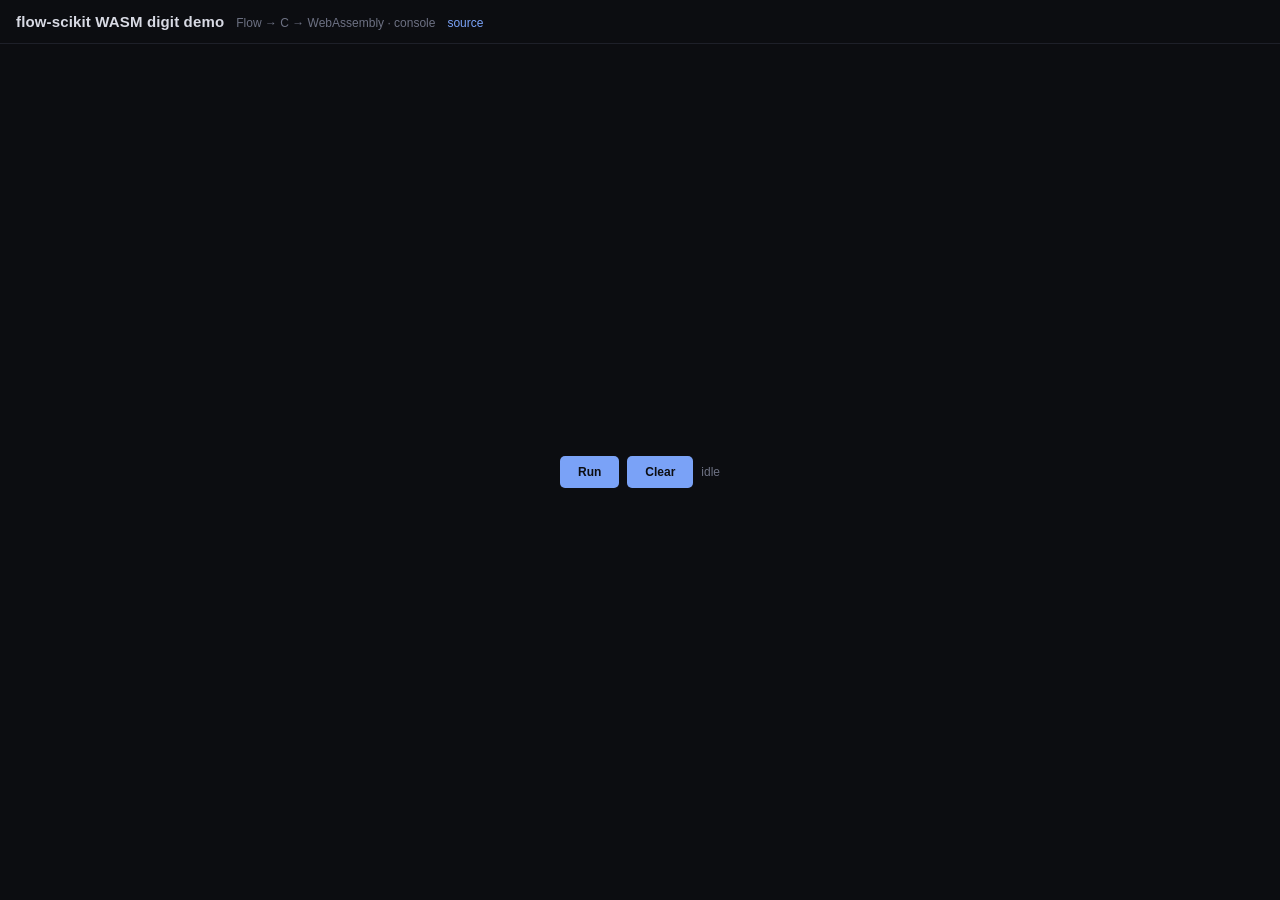
==== docs/wasm/index.html @ c2e924b5 "docs: add practical demos and Flow WASM digit example" ====
<!DOCTYPE html>
<html lang="en">
<head>
<meta charset="utf-8">
<meta name="viewport" content="width=device-width, initial-scale=1">
<title>flow-scikit WASM digit demo — Flow on WebAssembly</title>
<style>
:root { color-scheme: dark; }
* { box-sizing: border-box; }
body {
  margin: 0; padding: 0;
  background: #0c0d11; color: #d8dae4;
  font: 14px/1.55 ui-sans-serif, -apple-system, "Segoe UI", sans-serif;
  display: flex; flex-direction: column; min-height: 100vh;
}
header {
  padding: 10px 16px; border-bottom: 1px solid #1e2029;
  display: flex; gap: 12px; align-items: baseline; flex-wrap: wrap;
}
header h1 { font-size: 15px; margin: 0; font-weight: 600; letter-spacing: .01em; }
header .meta { color: #6d7183; font-size: 12px; }
header a { color: #7aa2f7; text-decoration: none; }
header a:hover { text-decoration: underline; }
main { flex: 1; display: flex; flex-direction: column; align-items: center;
       justify-content: center; padding: 16px; gap: 12px; }
.stage { position: relative; line-height: 0; max-width: 100%; }
canvas { display: block; background: #000; border: 1px solid #22252f;
         border-radius: 4px; image-rendering: pixelated;
         width: auto; height: auto;
         max-width: 100%; max-height: calc(100vh - 190px); }
.overlay {
  position: absolute; inset: 0; display: flex; flex-direction: column;
  align-items: center; justify-content: center; gap: 10px; cursor: pointer;
  background: rgba(9,10,14,.86); border-radius: 4px; line-height: 1.5;
}
.overlay strong { font-size: 16px; font-weight: 600; }
.overlay span { color: #8a8fa3; font-size: 12px; max-width: 30ch;
                text-align: center; }
.overlay.hidden { display: none; }
button {
  font: inherit; background: #7aa2f7; color: #0c0d11; border: 0;
  border-radius: 5px; padding: 7px 18px; cursor: pointer; font-weight: 600;
}
button:hover { background: #93b5ff; }
button:disabled { background: #2a2d38; color: #6d7183; cursor: default; }
.bar { display: flex; gap: 8px; align-items: center; flex-wrap: wrap;
       color: #6d7183; font-size: 12px; }
pre#out {
  width: min(880px, 100%); margin: 0; padding: 10px 12px; min-height: 3em;
  max-height: 40vh; overflow: auto; background: #08090c;
  border: 1px solid #1e2029; border-radius: 4px; color: #9ece6a;
  font: 12px/1.5 ui-monospace, SFMono-Regular, Menlo, monospace;
  white-space: pre-wrap; word-break: break-word;
}
pre#out:empty { display: none; }
.keys { color: #6d7183; font-size: 12px; text-align: center;
        max-width: 60ch; }
.err { color: #f7768e; }
</style>
</head>
<body>
<header>
  <h1>flow-scikit WASM digit demo</h1>
  <span class="meta">Flow &rarr; C &rarr; WebAssembly &middot; console</span>
  <span class="meta"><a href="/Users/abhishekshivakumar/flow-scikit/docs/wasm/mnist_demo.flow">source</a></span>
</header>

<main>
  <div class="bar">
    <button id="start">Run</button>
    <button id="clear">Clear</button>
    <span id="status">idle</span>
  </div>
  <pre id="out"></pre>
</main>


<script src="mnist_demo.js"></script>
<script>
(function () {
  var startBtn = document.getElementById('start');
  var clearBtn = document.getElementById('clear');
  var status = document.getElementById('status');
  var out = document.getElementById('out');

  function log(text, isErr) {
    var line = document.createElement('span');
    if (isErr) { line.className = 'err'; }
    line.textContent = text + '\n';
    out.appendChild(line);
    out.scrollTop = out.scrollHeight;
  }

  function run() {
    startBtn.disabled = true;
    status.textContent = 'running...';
    createFlowModule({
      print: function (t) { log(t, false); },
      printErr: function (t) { log(t, true); }
    }).then(function (mod) {
      var code = 0;
      try { code = mod.callMain([]); } catch (e) {
        if (e && e.name === 'ExitStatus') { code = e.status; }
        else { log('' + e, true); code = -1; }
      }
      if (code === undefined) { code = 0; }
      // Plenty of Flow examples answer with a return value rather than
      // printing, so always show it.
      log((out.textContent ? '\n' : '') + 'main returned ' + code, false);
      status.textContent = 'exit ' + code;
      startBtn.disabled = false;
    }).catch(function (e) {
      log('' + e, true);
      status.textContent = 'failed to load';
      startBtn.disabled = false;
    });
  }

  startBtn.addEventListener('click', run);
  clearBtn.addEventListener('click', function () { out.textContent = ''; });
  if (location.search.indexOf('autostart=1') >= 0) { run(); }
})();
</script>

</body>
</html>
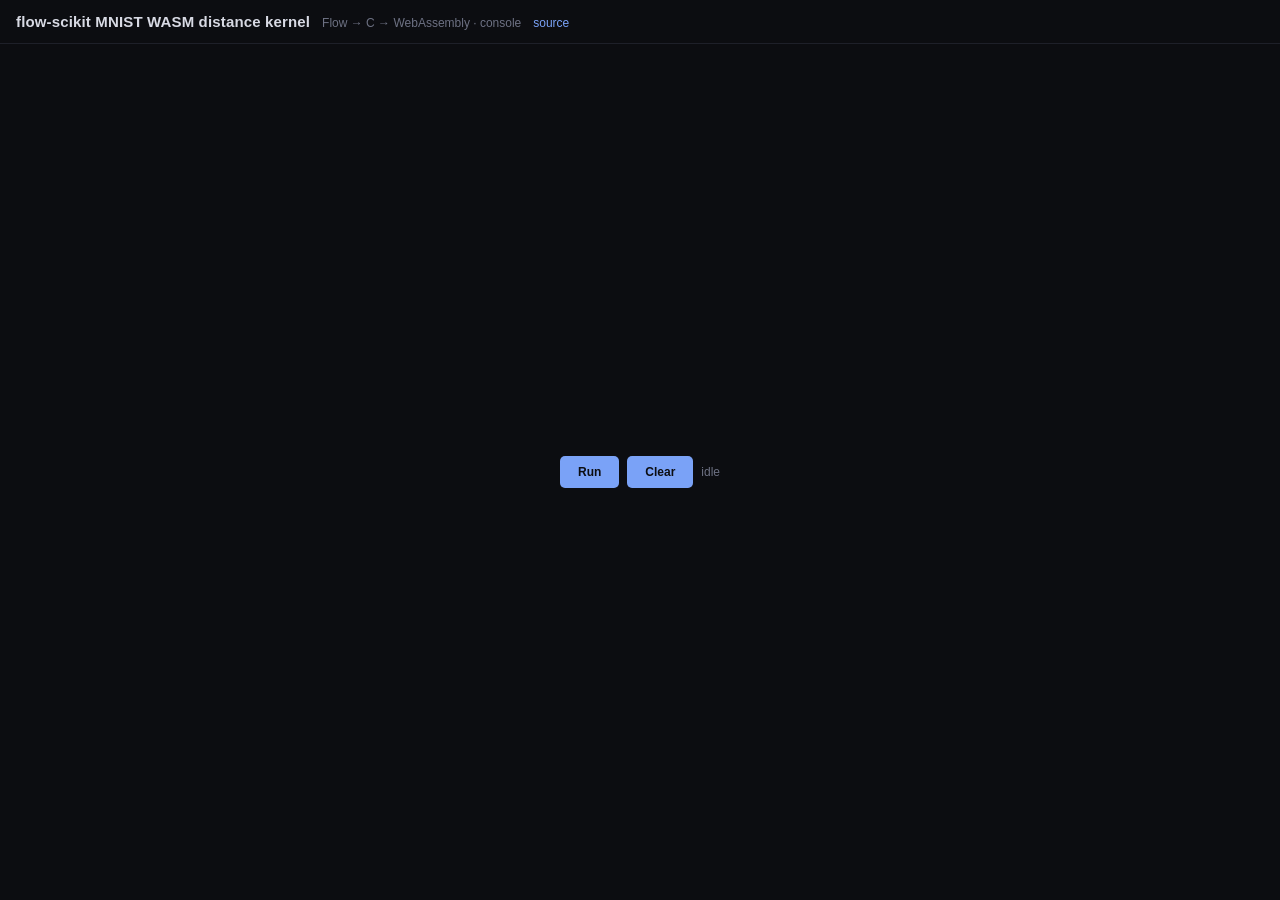
==== commit e40e2556: "docs: add interactive MNIST demo and example GIF gallery" ====
--- a/docs/wasm/index.html
+++ b/docs/wasm/index.html
@@ -3,7 +3,7 @@
 <head>
 <meta charset="utf-8">
 <meta name="viewport" content="width=device-width, initial-scale=1">
-<title>flow-scikit WASM digit demo — Flow on WebAssembly</title>
+<title>flow-scikit MNIST WASM distance kernel — Flow on WebAssembly</title>
 <style>
 :root { color-scheme: dark; }
 * { box-sizing: border-box; }
@@ -60,7 +60,7 @@
 </head>
 <body>
 <header>
-  <h1>flow-scikit WASM digit demo</h1>
+  <h1>flow-scikit MNIST WASM distance kernel</h1>
   <span class="meta">Flow &rarr; C &rarr; WebAssembly &middot; console</span>
   <span class="meta"><a href="/Users/abhishekshivakumar/flow-scikit/docs/wasm/mnist_demo.flow">source</a></span>
 </header>
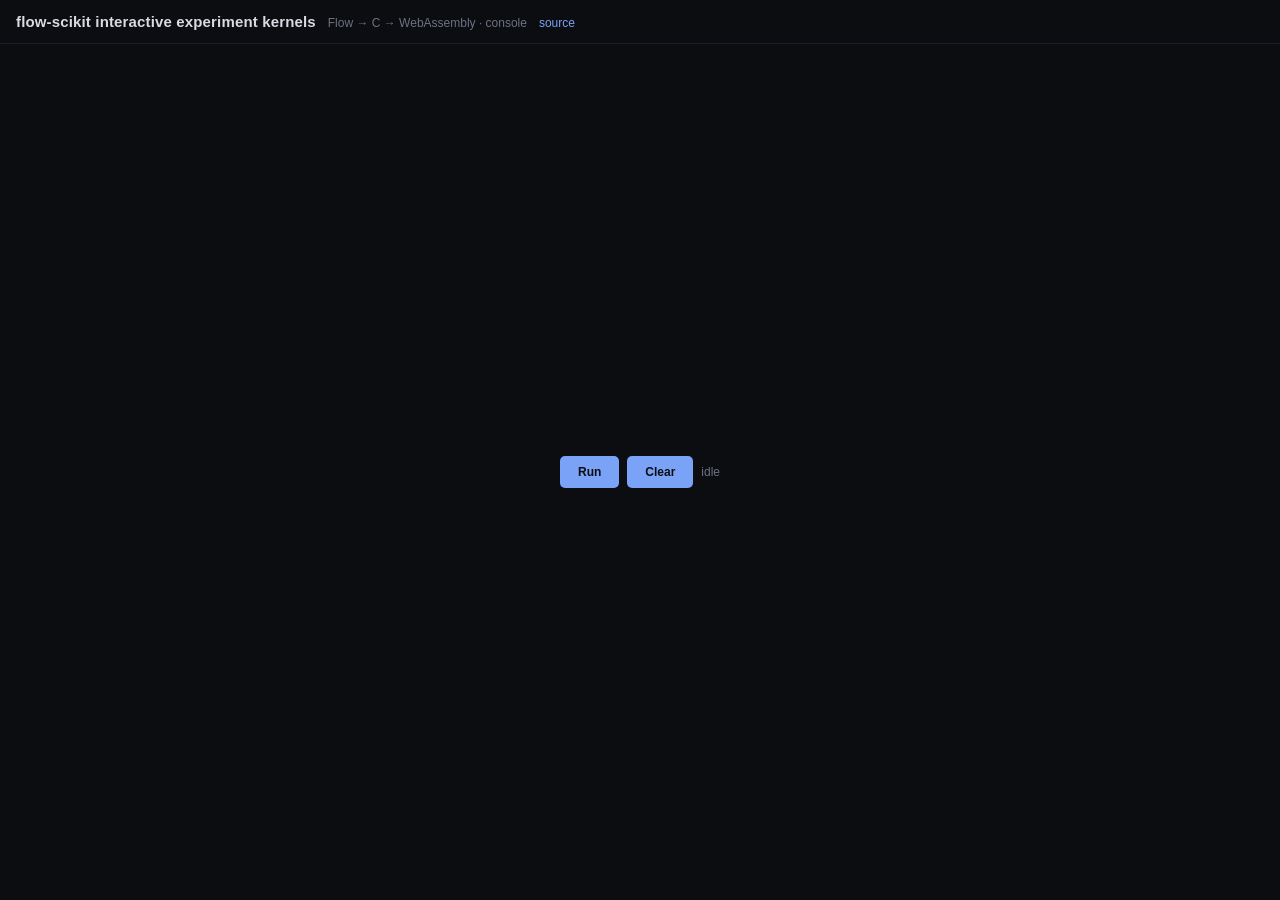
==== commit e3b89d24: "docs: add Flow WASM decision experiment lab" ====
--- a/docs/wasm/index.html
+++ b/docs/wasm/index.html
@@ -3,7 +3,7 @@
 <head>
 <meta charset="utf-8">
 <meta name="viewport" content="width=device-width, initial-scale=1">
-<title>flow-scikit MNIST WASM distance kernel — Flow on WebAssembly</title>
+<title>flow-scikit interactive experiment kernels — Flow on WebAssembly</title>
 <style>
 :root { color-scheme: dark; }
 * { box-sizing: border-box; }
@@ -60,7 +60,7 @@
 </head>
 <body>
 <header>
-  <h1>flow-scikit MNIST WASM distance kernel</h1>
+  <h1>flow-scikit interactive experiment kernels</h1>
   <span class="meta">Flow &rarr; C &rarr; WebAssembly &middot; console</span>
   <span class="meta"><a href="/Users/abhishekshivakumar/flow-scikit/docs/wasm/mnist_demo.flow">source</a></span>
 </header>
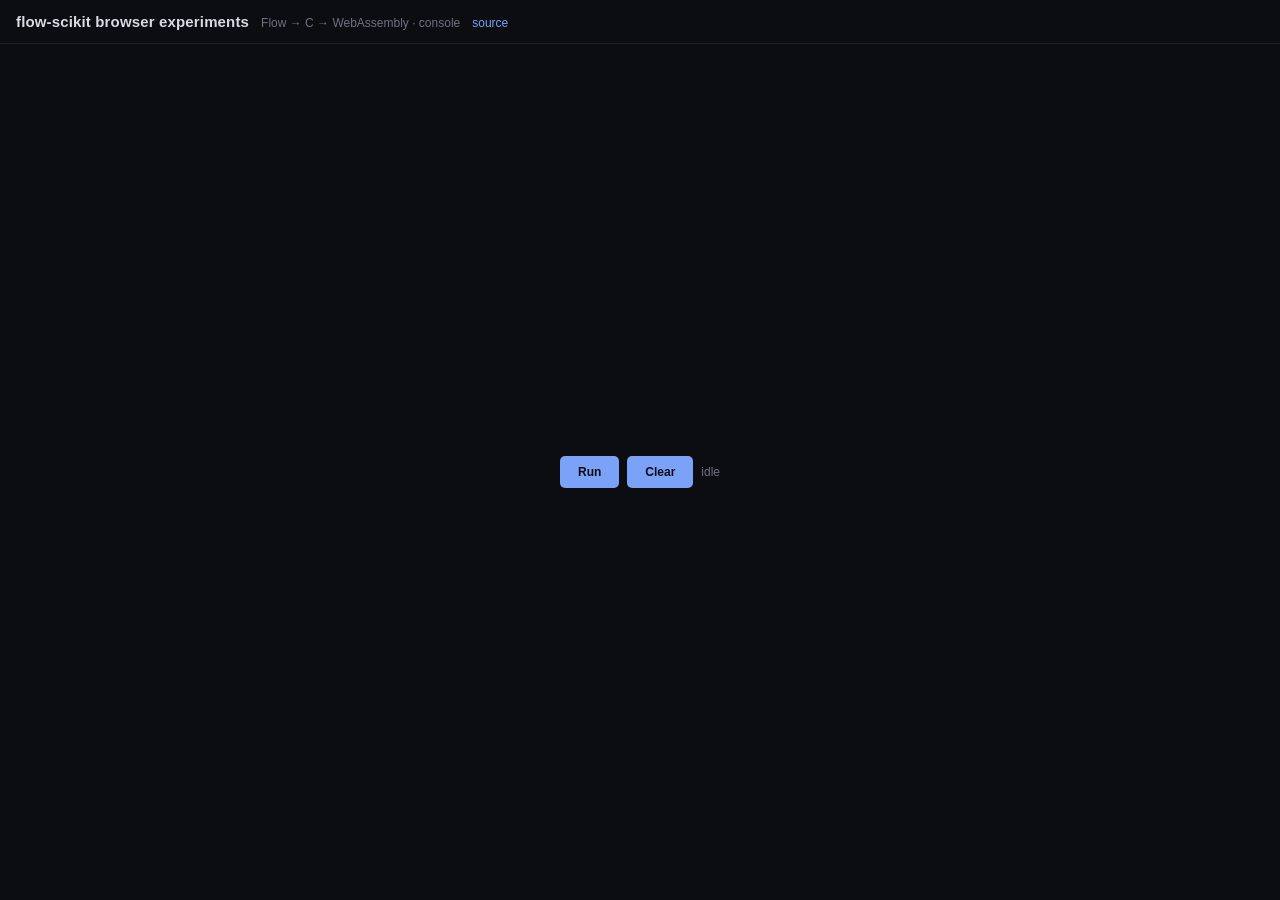
==== commit 686980a0: "docs: expand browser experiments and improve workflow visuals" ====
--- a/docs/wasm/index.html
+++ b/docs/wasm/index.html
@@ -3,7 +3,7 @@
 <head>
 <meta charset="utf-8">
 <meta name="viewport" content="width=device-width, initial-scale=1">
-<title>flow-scikit interactive experiment kernels — Flow on WebAssembly</title>
+<title>flow-scikit browser experiments — Flow on WebAssembly</title>
 <style>
 :root { color-scheme: dark; }
 * { box-sizing: border-box; }
@@ -60,7 +60,7 @@
 </head>
 <body>
 <header>
-  <h1>flow-scikit interactive experiment kernels</h1>
+  <h1>flow-scikit browser experiments</h1>
   <span class="meta">Flow &rarr; C &rarr; WebAssembly &middot; console</span>
   <span class="meta"><a href="/Users/abhishekshivakumar/flow-scikit/docs/wasm/mnist_demo.flow">source</a></span>
 </header>
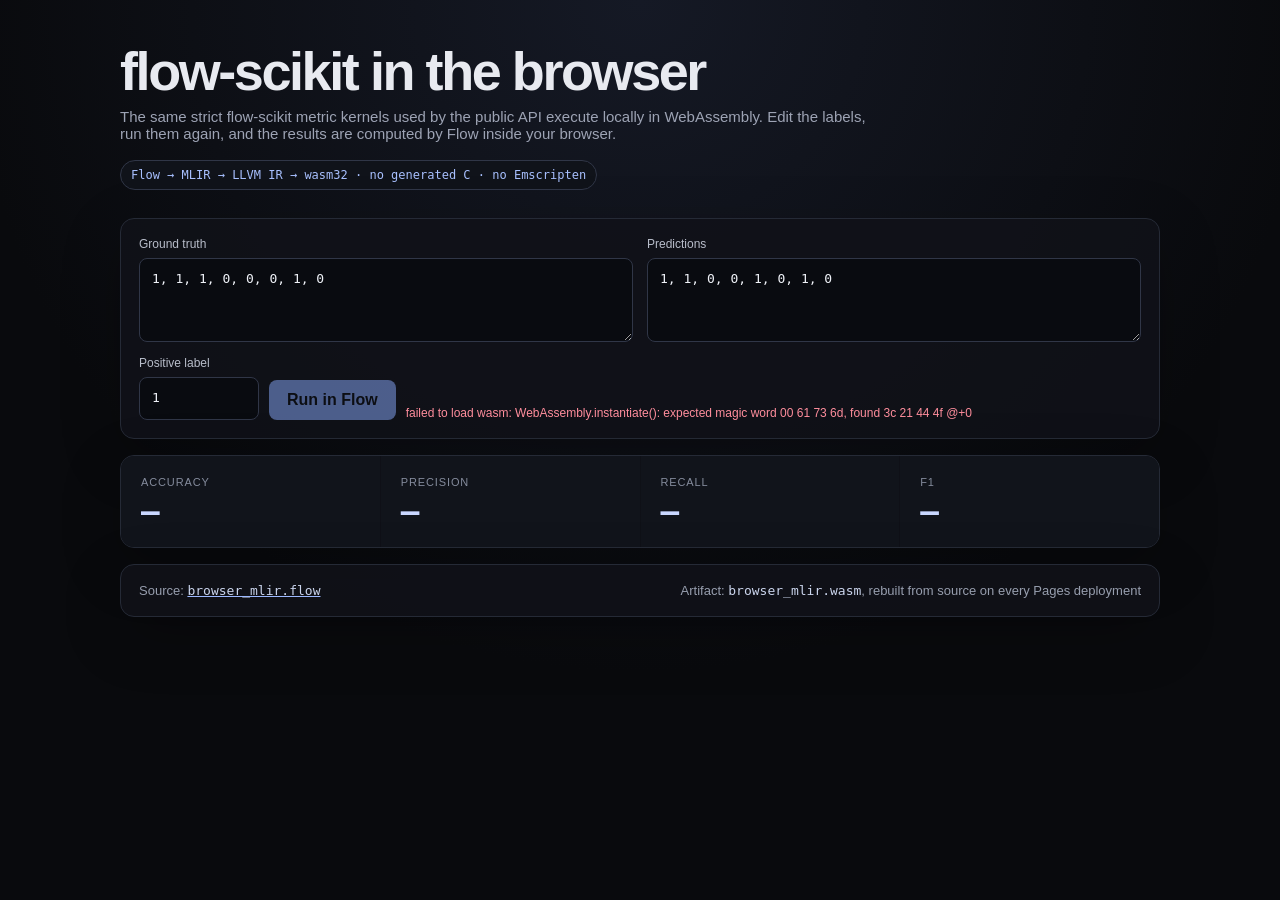
==== commit 40124752: "Switch browser page to direct MLIR wasm metrics" ====
--- a/docs/wasm/index.html
+++ b/docs/wasm/index.html
@@ -3,124 +3,129 @@
 <head>
 <meta charset="utf-8">
 <meta name="viewport" content="width=device-width, initial-scale=1">
-<title>flow-scikit browser experiments — Flow on WebAssembly</title>
+<title>flow-scikit · direct WebAssembly</title>
 <style>
-:root { color-scheme: dark; }
+:root {
+  color-scheme: dark;
+  font-family: Inter, ui-sans-serif, -apple-system, BlinkMacSystemFont, "Segoe UI", sans-serif;
+  background: #090a0d;
+  color: #e8eaf0;
+}
 * { box-sizing: border-box; }
-body {
-  margin: 0; padding: 0;
-  background: #0c0d11; color: #d8dae4;
-  font: 14px/1.55 ui-sans-serif, -apple-system, "Segoe UI", sans-serif;
-  display: flex; flex-direction: column; min-height: 100vh;
+body { margin: 0; min-height: 100vh; background: radial-gradient(circle at top, #151925 0, #090a0d 42rem); }
+a { color: #9db9ff; }
+header, main { width: min(1040px, calc(100% - 32px)); margin: 0 auto; }
+header { padding: 44px 0 28px; }
+h1 { margin: 0 0 10px; font-size: clamp(30px, 6vw, 54px); letter-spacing: -.045em; line-height: 1; }
+.sub { margin: 0; color: #9da3b4; font-size: 15px; max-width: 760px; }
+.pipeline { display: inline-flex; margin-top: 18px; padding: 7px 10px; border: 1px solid #303647; border-radius: 999px; background: #10131a; color: #a8c0ff; font: 12px/1.2 ui-monospace, SFMono-Regular, Menlo, monospace; }
+main { padding-bottom: 48px; display: grid; gap: 16px; }
+.panel { border: 1px solid #252a36; border-radius: 14px; background: rgba(16,18,24,.88); box-shadow: 0 18px 60px rgba(0,0,0,.22); }
+.inputs { padding: 18px; display: grid; grid-template-columns: 1fr 1fr; gap: 14px; }
+label { display: grid; gap: 7px; color: #b8bdca; font-size: 12px; }
+textarea, input { width: 100%; border: 1px solid #303647; border-radius: 8px; background: #090b10; color: #eef1f7; padding: 11px 12px; font: 13px/1.45 ui-monospace, SFMono-Regular, Menlo, monospace; outline: none; }
+textarea { resize: vertical; min-height: 84px; }
+textarea:focus, input:focus { border-color: #6d8ee8; }
+.controls { grid-column: 1 / -1; display: flex; align-items: end; gap: 10px; flex-wrap: wrap; }
+.controls label { width: 120px; }
+button { border: 0; border-radius: 8px; padding: 11px 18px; background: #8aabff; color: #0a0c11; font: inherit; font-weight: 700; cursor: pointer; }
+button:disabled { opacity: .5; cursor: progress; }
+#status { color: #8f96a8; font-size: 12px; }
+.results { display: grid; grid-template-columns: repeat(4, 1fr); gap: 1px; overflow: hidden; }
+.metric { padding: 20px; background: #11141b; }
+.metric span { display: block; color: #858c9d; font-size: 11px; text-transform: uppercase; letter-spacing: .08em; }
+.metric strong { display: block; margin-top: 8px; font: 600 31px/1 ui-monospace, SFMono-Regular, Menlo, monospace; color: #c9d7ff; }
+.proof { padding: 18px; color: #979eae; font-size: 13px; display: flex; justify-content: space-between; gap: 20px; flex-wrap: wrap; }
+.proof code { color: #cbd5ed; }
+.error { color: #ff8e9d !important; }
+@media (max-width: 720px) {
+  .inputs { grid-template-columns: 1fr; }
+  .controls { grid-column: 1; }
+  .results { grid-template-columns: 1fr 1fr; }
 }
-header {
-  padding: 10px 16px; border-bottom: 1px solid #1e2029;
-  display: flex; gap: 12px; align-items: baseline; flex-wrap: wrap;
-}
-header h1 { font-size: 15px; margin: 0; font-weight: 600; letter-spacing: .01em; }
-header .meta { color: #6d7183; font-size: 12px; }
-header a { color: #7aa2f7; text-decoration: none; }
-header a:hover { text-decoration: underline; }
-main { flex: 1; display: flex; flex-direction: column; align-items: center;
-       justify-content: center; padding: 16px; gap: 12px; }
-.stage { position: relative; line-height: 0; max-width: 100%; }
-canvas { display: block; background: #000; border: 1px solid #22252f;
-         border-radius: 4px; image-rendering: pixelated;
-         width: auto; height: auto;
-         max-width: 100%; max-height: calc(100vh - 190px); }
-.overlay {
-  position: absolute; inset: 0; display: flex; flex-direction: column;
-  align-items: center; justify-content: center; gap: 10px; cursor: pointer;
-  background: rgba(9,10,14,.86); border-radius: 4px; line-height: 1.5;
-}
-.overlay strong { font-size: 16px; font-weight: 600; }
-.overlay span { color: #8a8fa3; font-size: 12px; max-width: 30ch;
-                text-align: center; }
-.overlay.hidden { display: none; }
-button {
-  font: inherit; background: #7aa2f7; color: #0c0d11; border: 0;
-  border-radius: 5px; padding: 7px 18px; cursor: pointer; font-weight: 600;
-}
-button:hover { background: #93b5ff; }
-button:disabled { background: #2a2d38; color: #6d7183; cursor: default; }
-.bar { display: flex; gap: 8px; align-items: center; flex-wrap: wrap;
-       color: #6d7183; font-size: 12px; }
-pre#out {
-  width: min(880px, 100%); margin: 0; padding: 10px 12px; min-height: 3em;
-  max-height: 40vh; overflow: auto; background: #08090c;
-  border: 1px solid #1e2029; border-radius: 4px; color: #9ece6a;
-  font: 12px/1.5 ui-monospace, SFMono-Regular, Menlo, monospace;
-  white-space: pre-wrap; word-break: break-word;
-}
-pre#out:empty { display: none; }
-.keys { color: #6d7183; font-size: 12px; text-align: center;
-        max-width: 60ch; }
-.err { color: #f7768e; }
 </style>
 </head>
 <body>
 <header>
-  <h1>flow-scikit browser experiments</h1>
-  <span class="meta">Flow &rarr; C &rarr; WebAssembly &middot; console</span>
-  <span class="meta"><a href="/Users/abhishekshivakumar/flow-scikit/docs/wasm/mnist_demo.flow">source</a></span>
+  <h1>flow-scikit in the browser</h1>
+  <p class="sub">The same strict flow-scikit metric kernels used by the public API execute locally in WebAssembly. Edit the labels, run them again, and the results are computed by Flow inside your browser.</p>
+  <div class="pipeline">Flow → MLIR → LLVM IR → wasm32 · no generated C · no Emscripten</div>
 </header>
 
 <main>
-  <div class="bar">
-    <button id="start">Run</button>
-    <button id="clear">Clear</button>
-    <span id="status">idle</span>
-  </div>
-  <pre id="out"></pre>
+  <section class="panel inputs">
+    <label>Ground truth<textarea id="truth">1, 1, 1, 0, 0, 0, 1, 0</textarea></label>
+    <label>Predictions<textarea id="pred">1, 1, 0, 0, 1, 0, 1, 0</textarea></label>
+    <div class="controls">
+      <label>Positive label<input id="pos" type="number" value="1" step="any"></label>
+      <button id="run" type="button" disabled>Run in Flow</button>
+      <span id="status">loading direct wasm…</span>
+    </div>
+  </section>
+
+  <section class="panel results" aria-live="polite">
+    <div class="metric"><span>Accuracy</span><strong id="accuracy">—</strong></div>
+    <div class="metric"><span>Precision</span><strong id="precision">—</strong></div>
+    <div class="metric"><span>Recall</span><strong id="recall">—</strong></div>
+    <div class="metric"><span>F1</span><strong id="f1">—</strong></div>
+  </section>
+
+  <section class="panel proof">
+    <span>Source: <a href="browser_mlir.flow"><code>browser_mlir.flow</code></a></span>
+    <span>Artifact: <code>browser_mlir.wasm</code>, rebuilt from source on every Pages deployment</span>
+  </section>
 </main>
 
+<script type="module">
+import {loadFlowScikitWasm} from "./browser_mlir.mjs";
 
-<script src="mnist_demo.js"></script>
-<script>
-(function () {
-  var startBtn = document.getElementById('start');
-  var clearBtn = document.getElementById('clear');
-  var status = document.getElementById('status');
-  var out = document.getElementById('out');
+const truth = document.getElementById("truth");
+const pred = document.getElementById("pred");
+const pos = document.getElementById("pos");
+const run = document.getElementById("run");
+const status = document.getElementById("status");
+const output = Object.fromEntries(["accuracy", "precision", "recall", "f1"].map(name => [name, document.getElementById(name)]));
 
-  function log(text, isErr) {
-    var line = document.createElement('span');
-    if (isErr) { line.className = 'err'; }
-    line.textContent = text + '\n';
-    out.appendChild(line);
-    out.scrollTop = out.scrollHeight;
+function parseValues(text) {
+  const values = text.trim().split(/[\s,]+/).filter(Boolean).map(Number);
+  if (!values.length || values.some(value => !Number.isFinite(value))) {
+    throw new Error("inputs must be comma- or space-separated numbers");
+  }
+  return values;
+}
+
+function show(name, value) {
+  output[name].textContent = Number(value).toFixed(6);
+}
+
+try {
+  const api = await loadFlowScikitWasm();
+  run.disabled = false;
+  status.textContent = "wasm ready";
+
+  function execute() {
+    try {
+      const yTrue = parseValues(truth.value);
+      const yPred = parseValues(pred.value);
+      const posLabel = Number(pos.value);
+      show("accuracy", api.accuracy(yTrue, yPred));
+      show("precision", api.precision(yTrue, yPred, posLabel));
+      show("recall", api.recall(yTrue, yPred, posLabel));
+      show("f1", api.f1(yTrue, yPred, posLabel));
+      status.classList.remove("error");
+      status.textContent = `${yTrue.length} samples · executed locally`;
+    } catch (error) {
+      status.classList.add("error");
+      status.textContent = error.message;
+    }
   }
 
-  function run() {
-    startBtn.disabled = true;
-    status.textContent = 'running...';
-    createFlowModule({
-      print: function (t) { log(t, false); },
-      printErr: function (t) { log(t, true); }
-    }).then(function (mod) {
-      var code = 0;
-      try { code = mod.callMain([]); } catch (e) {
-        if (e && e.name === 'ExitStatus') { code = e.status; }
-        else { log('' + e, true); code = -1; }
-      }
-      if (code === undefined) { code = 0; }
-      // Plenty of Flow examples answer with a return value rather than
-      // printing, so always show it.
-      log((out.textContent ? '\n' : '') + 'main returned ' + code, false);
-      status.textContent = 'exit ' + code;
-      startBtn.disabled = false;
-    }).catch(function (e) {
-      log('' + e, true);
-      status.textContent = 'failed to load';
-      startBtn.disabled = false;
-    });
-  }
-
-  startBtn.addEventListener('click', run);
-  clearBtn.addEventListener('click', function () { out.textContent = ''; });
-  if (location.search.indexOf('autostart=1') >= 0) { run(); }
-})();
+  run.addEventListener("click", execute);
+  execute();
+} catch (error) {
+  status.classList.add("error");
+  status.textContent = `failed to load wasm: ${error.message}`;
+}
 </script>
-
 </body>
 </html>
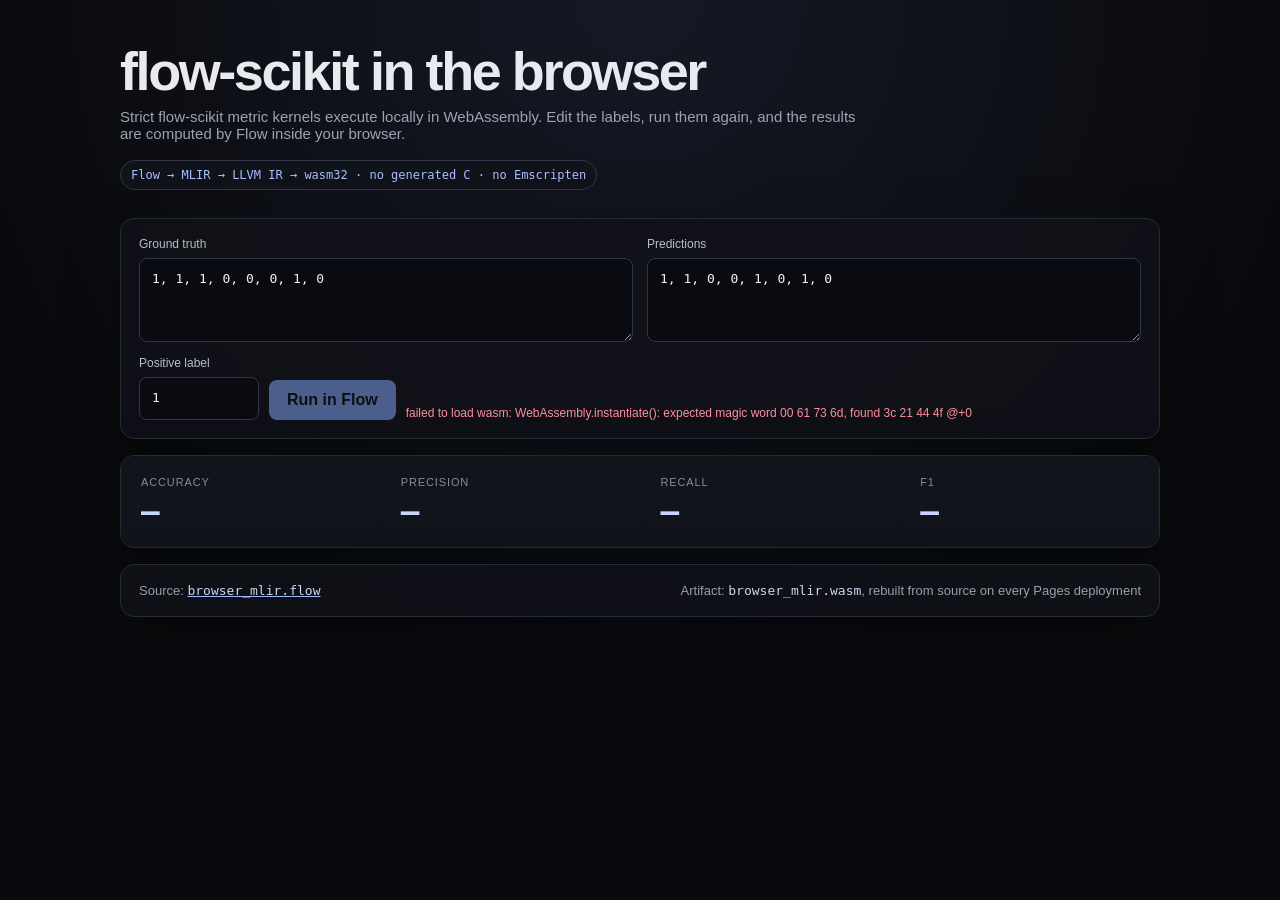
==== commit f71423ac: "Clarify direct browser metric kernel scope" ====
--- a/docs/wasm/index.html
+++ b/docs/wasm/index.html
@@ -48,7 +48,7 @@
 <body>
 <header>
   <h1>flow-scikit in the browser</h1>
-  <p class="sub">The same strict flow-scikit metric kernels used by the public API execute locally in WebAssembly. Edit the labels, run them again, and the results are computed by Flow inside your browser.</p>
+  <p class="sub">Strict flow-scikit metric kernels execute locally in WebAssembly. Edit the labels, run them again, and the results are computed by Flow inside your browser.</p>
   <div class="pipeline">Flow → MLIR → LLVM IR → wasm32 · no generated C · no Emscripten</div>
 </header>
 
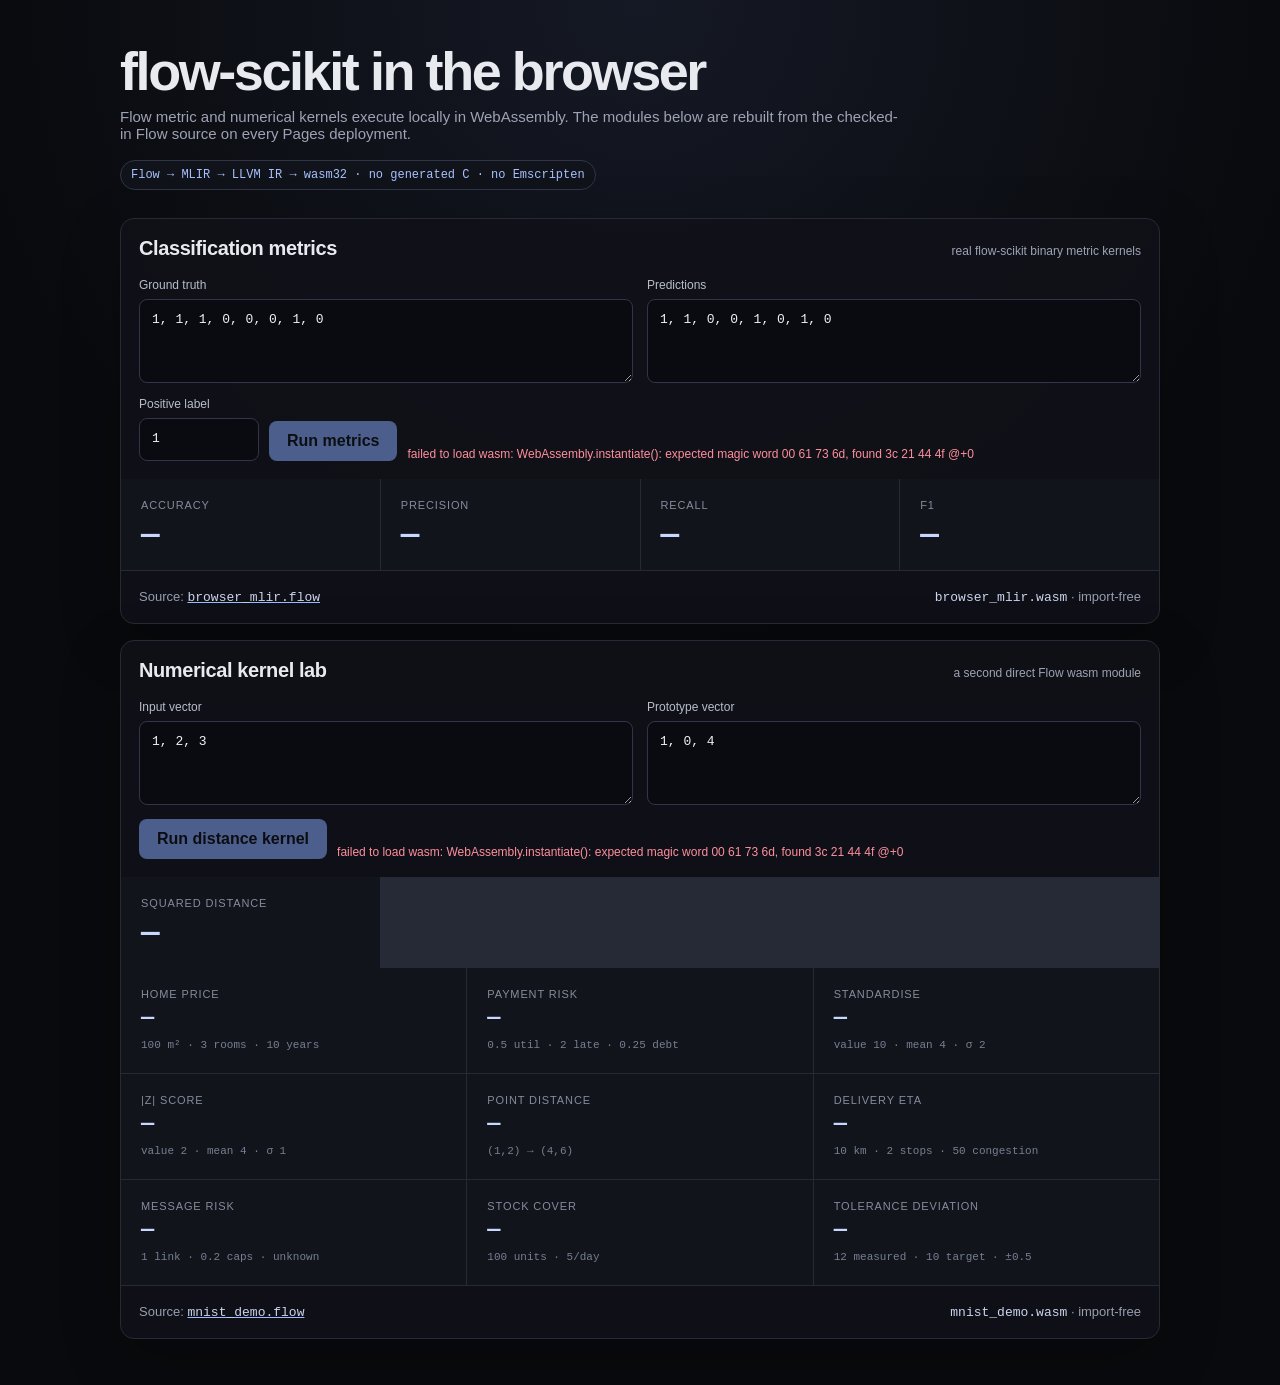
==== commit 7588ebf5: "Expose direct MNIST and numerical kernels on browser page" ====
--- a/docs/wasm/index.html
+++ b/docs/wasm/index.html
@@ -17,10 +17,14 @@
 header, main { width: min(1040px, calc(100% - 32px)); margin: 0 auto; }
 header { padding: 44px 0 28px; }
 h1 { margin: 0 0 10px; font-size: clamp(30px, 6vw, 54px); letter-spacing: -.045em; line-height: 1; }
-.sub { margin: 0; color: #9da3b4; font-size: 15px; max-width: 760px; }
+h2 { margin: 0; font-size: 20px; letter-spacing: -.02em; }
+.sub, .muted { color: #9da3b4; }
+.sub { margin: 0; font-size: 15px; max-width: 780px; }
 .pipeline { display: inline-flex; margin-top: 18px; padding: 7px 10px; border: 1px solid #303647; border-radius: 999px; background: #10131a; color: #a8c0ff; font: 12px/1.2 ui-monospace, SFMono-Regular, Menlo, monospace; }
 main { padding-bottom: 48px; display: grid; gap: 16px; }
-.panel { border: 1px solid #252a36; border-radius: 14px; background: rgba(16,18,24,.88); box-shadow: 0 18px 60px rgba(0,0,0,.22); }
+.panel { border: 1px solid #252a36; border-radius: 14px; background: rgba(16,18,24,.88); box-shadow: 0 18px 60px rgba(0,0,0,.22); overflow: hidden; }
+.section-head { padding: 18px 18px 0; display: flex; justify-content: space-between; align-items: baseline; gap: 12px; flex-wrap: wrap; }
+.section-head p { margin: 0; font-size: 12px; }
 .inputs { padding: 18px; display: grid; grid-template-columns: 1fr 1fr; gap: 14px; }
 label { display: grid; gap: 7px; color: #b8bdca; font-size: 12px; }
 textarea, input { width: 100%; border: 1px solid #303647; border-radius: 8px; background: #090b10; color: #eef1f7; padding: 11px 12px; font: 13px/1.45 ui-monospace, SFMono-Regular, Menlo, monospace; outline: none; }
@@ -30,61 +34,84 @@
 .controls label { width: 120px; }
 button { border: 0; border-radius: 8px; padding: 11px 18px; background: #8aabff; color: #0a0c11; font: inherit; font-weight: 700; cursor: pointer; }
 button:disabled { opacity: .5; cursor: progress; }
-#status { color: #8f96a8; font-size: 12px; }
-.results { display: grid; grid-template-columns: repeat(4, 1fr); gap: 1px; overflow: hidden; }
-.metric { padding: 20px; background: #11141b; }
-.metric span { display: block; color: #858c9d; font-size: 11px; text-transform: uppercase; letter-spacing: .08em; }
+.status { color: #8f96a8; font-size: 12px; }
+.results, .demo-grid { display: grid; gap: 1px; background: #252a36; }
+.results { grid-template-columns: repeat(4, 1fr); }
+.demo-grid { grid-template-columns: repeat(3, 1fr); }
+.metric, .demo-card { padding: 20px; background: #11141b; }
+.metric span, .demo-card span { display: block; color: #858c9d; font-size: 11px; text-transform: uppercase; letter-spacing: .08em; }
 .metric strong { display: block; margin-top: 8px; font: 600 31px/1 ui-monospace, SFMono-Regular, Menlo, monospace; color: #c9d7ff; }
-.proof { padding: 18px; color: #979eae; font-size: 13px; display: flex; justify-content: space-between; gap: 20px; flex-wrap: wrap; }
+.demo-card strong { display: block; margin-top: 8px; font: 600 22px/1 ui-monospace, SFMono-Regular, Menlo, monospace; color: #c9d7ff; }
+.demo-card small { display: block; margin-top: 8px; color: #777f91; font: 11px/1.35 ui-monospace, SFMono-Regular, Menlo, monospace; }
+.proof { padding: 18px; color: #979eae; font-size: 13px; display: flex; justify-content: space-between; gap: 20px; flex-wrap: wrap; border-top: 1px solid #252a36; }
 .proof code { color: #cbd5ed; }
 .error { color: #ff8e9d !important; }
 @media (max-width: 720px) {
   .inputs { grid-template-columns: 1fr; }
   .controls { grid-column: 1; }
   .results { grid-template-columns: 1fr 1fr; }
+  .demo-grid { grid-template-columns: 1fr 1fr; }
 }
+@media (max-width: 480px) { .demo-grid { grid-template-columns: 1fr; } }
 </style>
 </head>
 <body>
 <header>
   <h1>flow-scikit in the browser</h1>
-  <p class="sub">Strict flow-scikit metric kernels execute locally in WebAssembly. Edit the labels, run them again, and the results are computed by Flow inside your browser.</p>
+  <p class="sub">Flow metric and numerical kernels execute locally in WebAssembly. The modules below are rebuilt from the checked-in Flow source on every Pages deployment.</p>
   <div class="pipeline">Flow → MLIR → LLVM IR → wasm32 · no generated C · no Emscripten</div>
 </header>
 
 <main>
-  <section class="panel inputs">
-    <label>Ground truth<textarea id="truth">1, 1, 1, 0, 0, 0, 1, 0</textarea></label>
-    <label>Predictions<textarea id="pred">1, 1, 0, 0, 1, 0, 1, 0</textarea></label>
-    <div class="controls">
-      <label>Positive label<input id="pos" type="number" value="1" step="any"></label>
-      <button id="run" type="button" disabled>Run in Flow</button>
-      <span id="status">loading direct wasm…</span>
+  <section class="panel">
+    <div class="section-head"><h2>Classification metrics</h2><p class="muted">real flow-scikit binary metric kernels</p></div>
+    <div class="inputs">
+      <label>Ground truth<textarea id="truth">1, 1, 1, 0, 0, 0, 1, 0</textarea></label>
+      <label>Predictions<textarea id="pred">1, 1, 0, 0, 1, 0, 1, 0</textarea></label>
+      <div class="controls">
+        <label>Positive label<input id="pos" type="number" value="1" step="any"></label>
+        <button id="run-metrics" type="button" disabled>Run metrics</button>
+        <span id="metrics-status" class="status">loading direct wasm…</span>
+      </div>
     </div>
+    <div class="results" aria-live="polite">
+      <div class="metric"><span>Accuracy</span><strong id="accuracy">—</strong></div>
+      <div class="metric"><span>Precision</span><strong id="precision">—</strong></div>
+      <div class="metric"><span>Recall</span><strong id="recall">—</strong></div>
+      <div class="metric"><span>F1</span><strong id="f1">—</strong></div>
+    </div>
+    <div class="proof"><span>Source: <a href="browser_mlir.flow"><code>browser_mlir.flow</code></a></span><span><code>browser_mlir.wasm</code> · import-free</span></div>
   </section>
 
-  <section class="panel results" aria-live="polite">
-    <div class="metric"><span>Accuracy</span><strong id="accuracy">—</strong></div>
-    <div class="metric"><span>Precision</span><strong id="precision">—</strong></div>
-    <div class="metric"><span>Recall</span><strong id="recall">—</strong></div>
-    <div class="metric"><span>F1</span><strong id="f1">—</strong></div>
-  </section>
-
-  <section class="panel proof">
-    <span>Source: <a href="browser_mlir.flow"><code>browser_mlir.flow</code></a></span>
-    <span>Artifact: <code>browser_mlir.wasm</code>, rebuilt from source on every Pages deployment</span>
+  <section class="panel">
+    <div class="section-head"><h2>Numerical kernel lab</h2><p class="muted">a second direct Flow wasm module</p></div>
+    <div class="inputs">
+      <label>Input vector<textarea id="vector-a">1, 2, 3</textarea></label>
+      <label>Prototype vector<textarea id="vector-b">1, 0, 4</textarea></label>
+      <div class="controls">
+        <button id="run-distance" type="button" disabled>Run distance kernel</button>
+        <span id="demo-status" class="status">loading direct wasm…</span>
+      </div>
+    </div>
+    <div class="results"><div class="metric"><span>Squared distance</span><strong id="distance">—</strong></div></div>
+    <div class="demo-grid" aria-live="polite">
+      <div class="demo-card"><span>Home price</span><strong id="home-price">—</strong><small>100 m² · 3 rooms · 10 years</small></div>
+      <div class="demo-card"><span>Payment risk</span><strong id="payment-risk">—</strong><small>0.5 util · 2 late · 0.25 debt</small></div>
+      <div class="demo-card"><span>Standardise</span><strong id="standardise">—</strong><small>value 10 · mean 4 · σ 2</small></div>
+      <div class="demo-card"><span>|z| score</span><strong id="z-score">—</strong><small>value 2 · mean 4 · σ 1</small></div>
+      <div class="demo-card"><span>Point distance</span><strong id="point-distance">—</strong><small>(1,2) → (4,6)</small></div>
+      <div class="demo-card"><span>Delivery ETA</span><strong id="eta">—</strong><small>10 km · 2 stops · 50 congestion</small></div>
+      <div class="demo-card"><span>Message risk</span><strong id="message-risk">—</strong><small>1 link · 0.2 caps · unknown</small></div>
+      <div class="demo-card"><span>Stock cover</span><strong id="stock-cover">—</strong><small>100 units · 5/day</small></div>
+      <div class="demo-card"><span>Tolerance deviation</span><strong id="tolerance">—</strong><small>12 measured · 10 target · ±0.5</small></div>
+    </div>
+    <div class="proof"><span>Source: <a href="mnist_demo.flow"><code>mnist_demo.flow</code></a></span><span><code>mnist_demo.wasm</code> · import-free</span></div>
   </section>
 </main>
 
 <script type="module">
 import {loadFlowScikitWasm} from "./browser_mlir.mjs";
-
-const truth = document.getElementById("truth");
-const pred = document.getElementById("pred");
-const pos = document.getElementById("pos");
-const run = document.getElementById("run");
-const status = document.getElementById("status");
-const output = Object.fromEntries(["accuracy", "precision", "recall", "f1"].map(name => [name, document.getElementById(name)]));
+import {loadFlowScikitDemoWasm} from "./mnist_demo.mjs";
 
 function parseValues(text) {
   const values = text.trim().split(/[\s,]+/).filter(Boolean).map(Number);
@@ -94,37 +121,71 @@
   return values;
 }
 
-function show(name, value) {
-  output[name].textContent = Number(value).toFixed(6);
+function display(id, value, digits = 6) {
+  document.getElementById(id).textContent = Number(value).toFixed(digits);
 }
 
+const runMetrics = document.getElementById("run-metrics");
+const runDistance = document.getElementById("run-distance");
+const metricsStatus = document.getElementById("metrics-status");
+const demoStatus = document.getElementById("demo-status");
+
 try {
-  const api = await loadFlowScikitWasm();
-  run.disabled = false;
-  status.textContent = "wasm ready";
+  const [metrics, demo] = await Promise.all([loadFlowScikitWasm(), loadFlowScikitDemoWasm()]);
+  runMetrics.disabled = false;
+  runDistance.disabled = false;
+  metricsStatus.textContent = "wasm ready";
+  demoStatus.textContent = "wasm ready";
 
-  function execute() {
+  function executeMetrics() {
     try {
-      const yTrue = parseValues(truth.value);
-      const yPred = parseValues(pred.value);
-      const posLabel = Number(pos.value);
-      show("accuracy", api.accuracy(yTrue, yPred));
-      show("precision", api.precision(yTrue, yPred, posLabel));
-      show("recall", api.recall(yTrue, yPred, posLabel));
-      show("f1", api.f1(yTrue, yPred, posLabel));
-      status.classList.remove("error");
-      status.textContent = `${yTrue.length} samples · executed locally`;
+      const yTrue = parseValues(document.getElementById("truth").value);
+      const yPred = parseValues(document.getElementById("pred").value);
+      const posLabel = Number(document.getElementById("pos").value);
+      display("accuracy", metrics.accuracy(yTrue, yPred));
+      display("precision", metrics.precision(yTrue, yPred, posLabel));
+      display("recall", metrics.recall(yTrue, yPred, posLabel));
+      display("f1", metrics.f1(yTrue, yPred, posLabel));
+      metricsStatus.classList.remove("error");
+      metricsStatus.textContent = `${yTrue.length} samples · executed locally`;
     } catch (error) {
-      status.classList.add("error");
-      status.textContent = error.message;
+      metricsStatus.classList.add("error");
+      metricsStatus.textContent = error.message;
     }
   }
 
-  run.addEventListener("click", execute);
-  execute();
+  function executeDistance() {
+    try {
+      const a = parseValues(document.getElementById("vector-a").value);
+      const b = parseValues(document.getElementById("vector-b").value);
+      display("distance", demo.squaredDistance(a, b));
+      demoStatus.classList.remove("error");
+      demoStatus.textContent = `${a.length} dimensions · executed locally`;
+    } catch (error) {
+      demoStatus.classList.add("error");
+      demoStatus.textContent = error.message;
+    }
+  }
+
+  display("home-price", demo.homePriceEstimate(100, 3, 10), 0);
+  display("payment-risk", demo.paymentRisk(0.5, 2, 0.25), 3);
+  display("standardise", demo.standardiseValue(10, 4, 2), 3);
+  display("z-score", demo.absoluteZScore(2, 4, 1), 3);
+  display("point-distance", demo.pointDistance(1, 2, 4, 6), 3);
+  display("eta", demo.deliveryEtaMinutes(10, 2, 50), 3);
+  display("message-risk", demo.messageRisk(1, 0.2, 1), 3);
+  display("stock-cover", demo.stockCoverDays(100, 5), 3);
+  display("tolerance", demo.toleranceDeviation(12, 10, 0.5), 3);
+
+  runMetrics.addEventListener("click", executeMetrics);
+  runDistance.addEventListener("click", executeDistance);
+  executeMetrics();
+  executeDistance();
 } catch (error) {
-  status.classList.add("error");
-  status.textContent = `failed to load wasm: ${error.message}`;
+  metricsStatus.classList.add("error");
+  demoStatus.classList.add("error");
+  metricsStatus.textContent = `failed to load wasm: ${error.message}`;
+  demoStatus.textContent = metricsStatus.textContent;
 }
 </script>
 </body>
